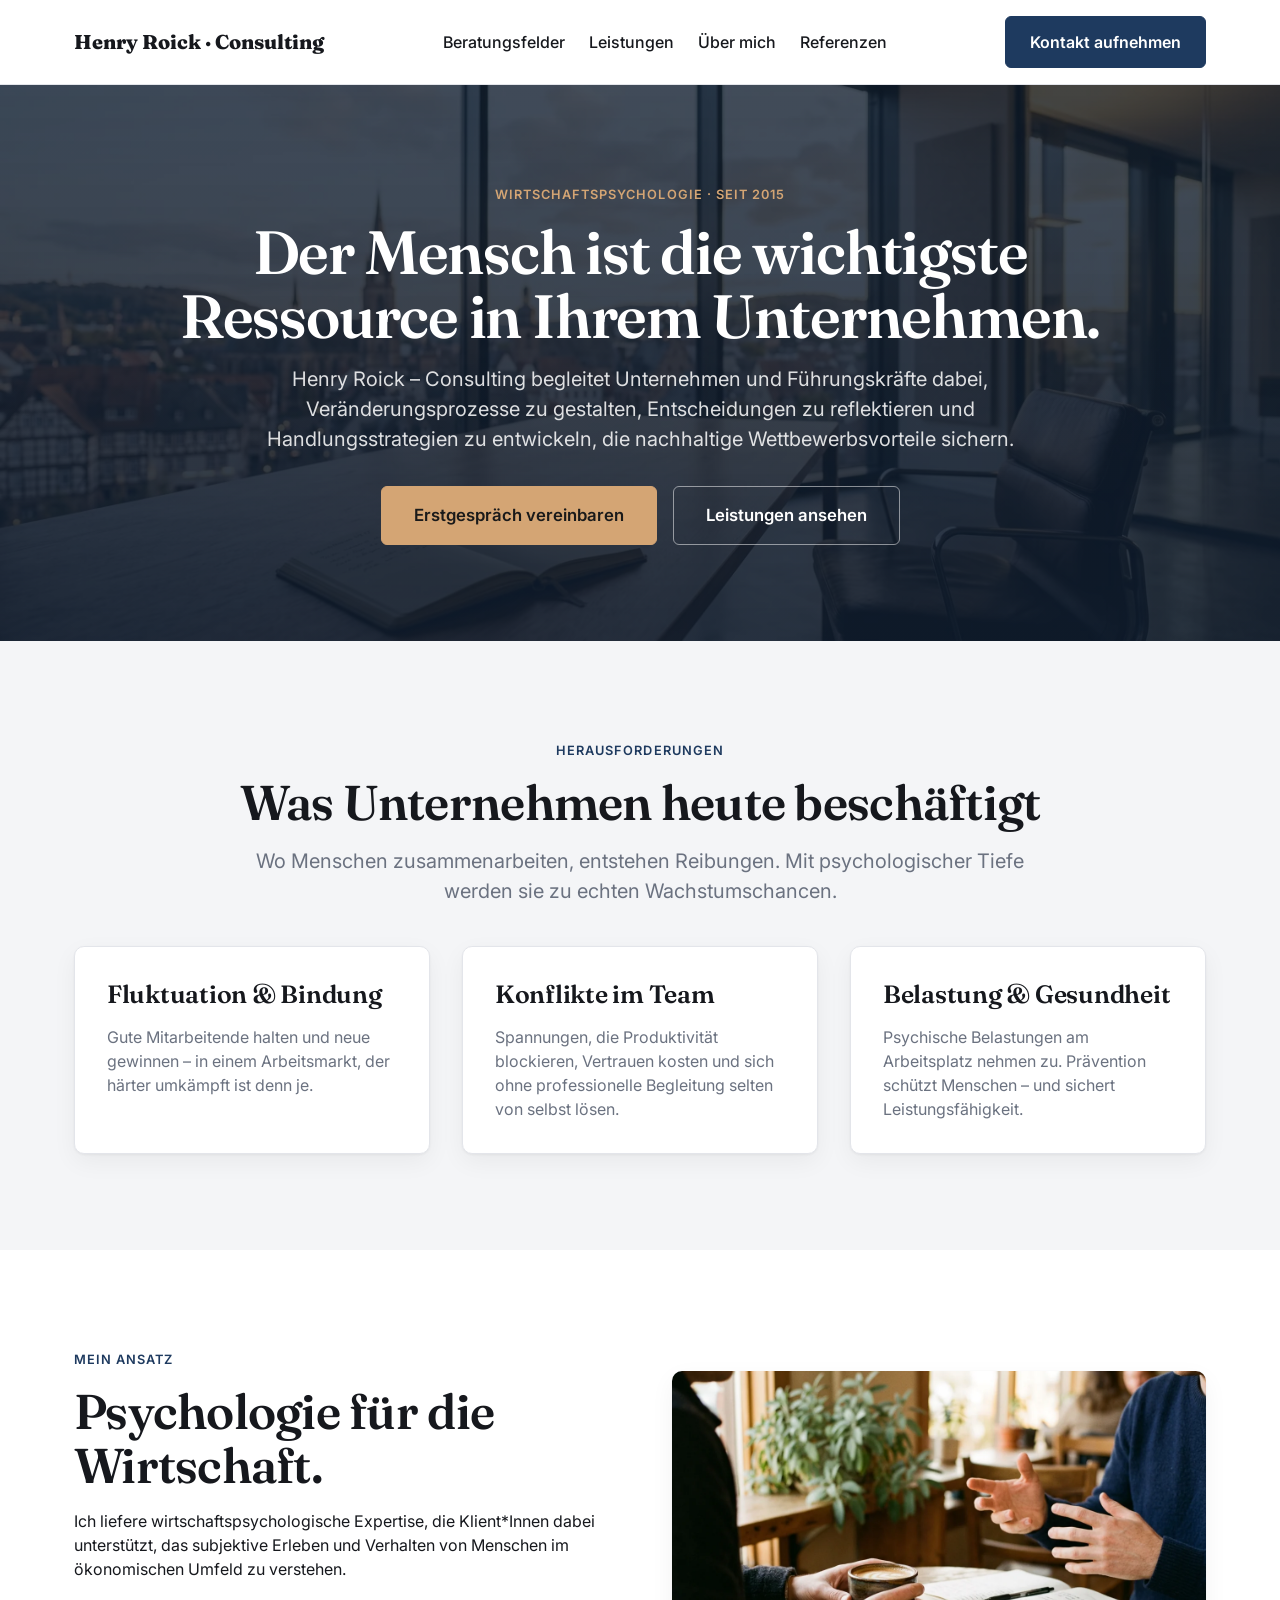
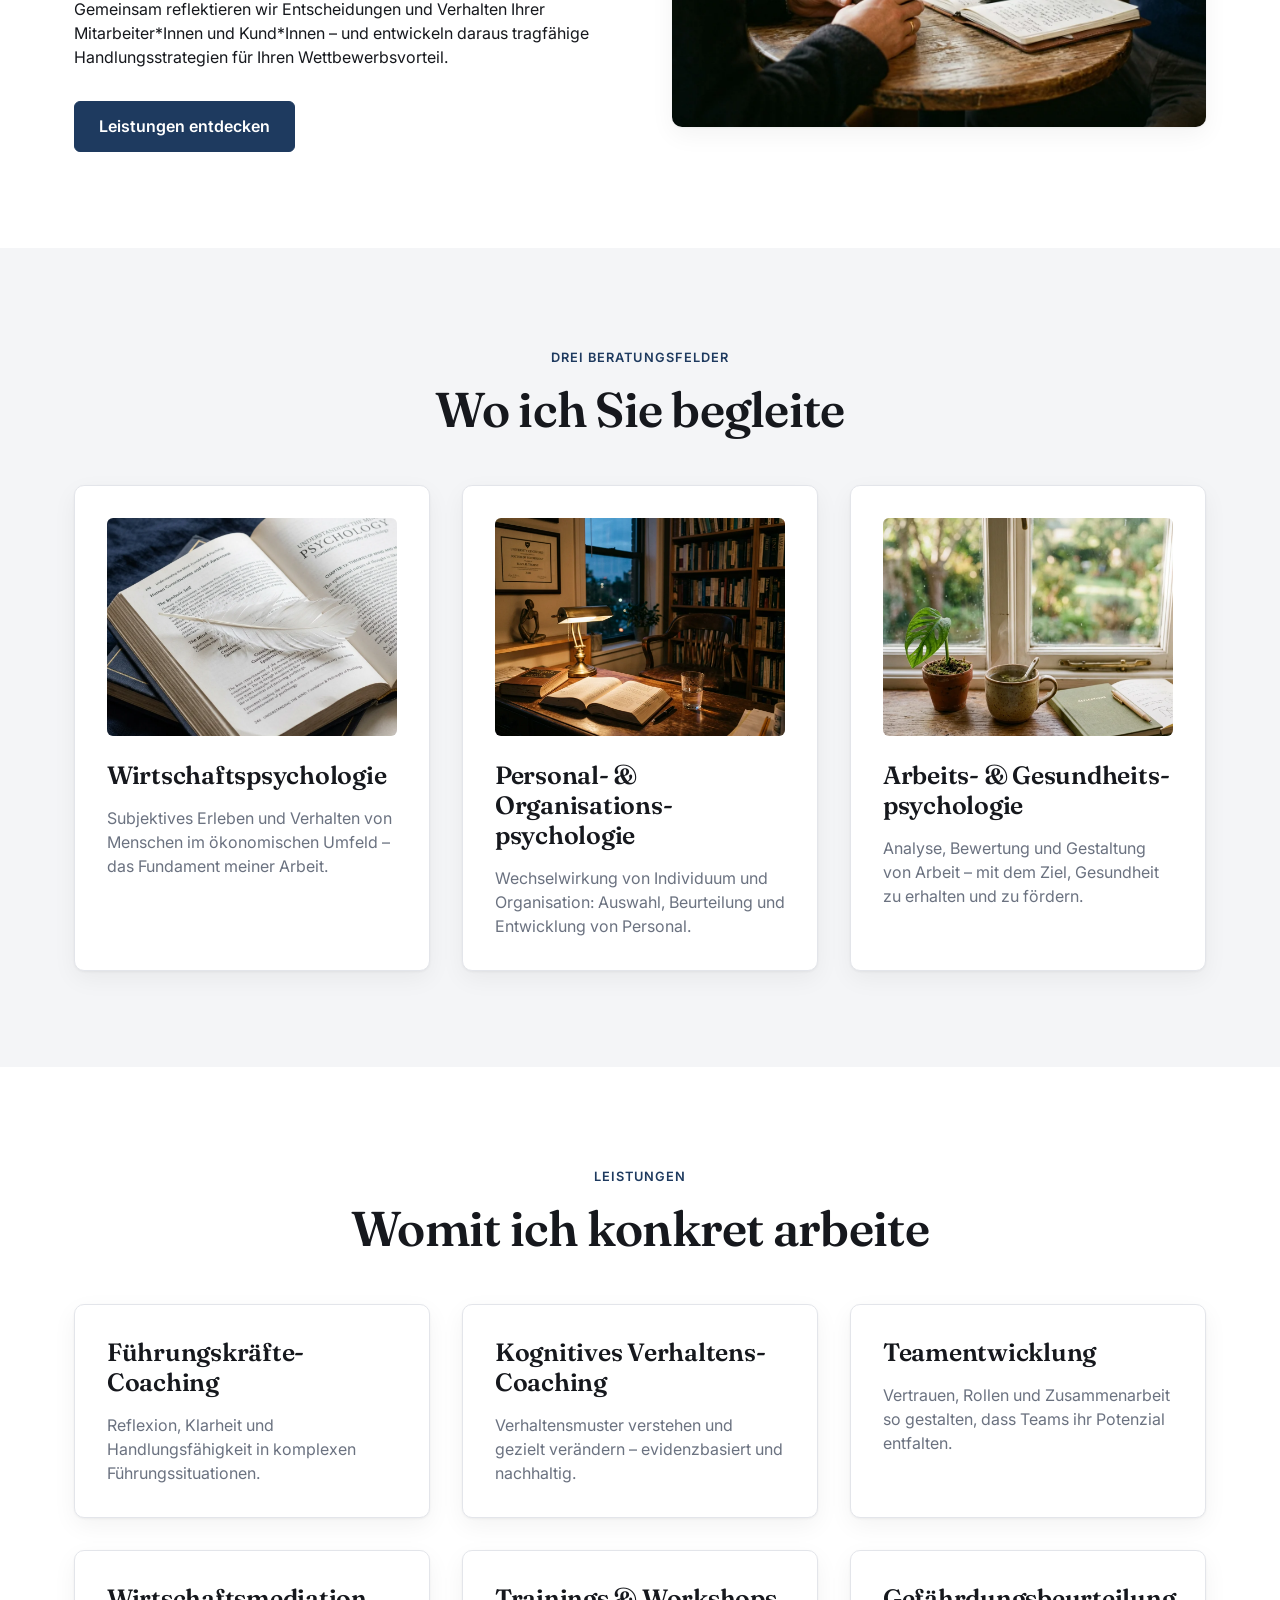
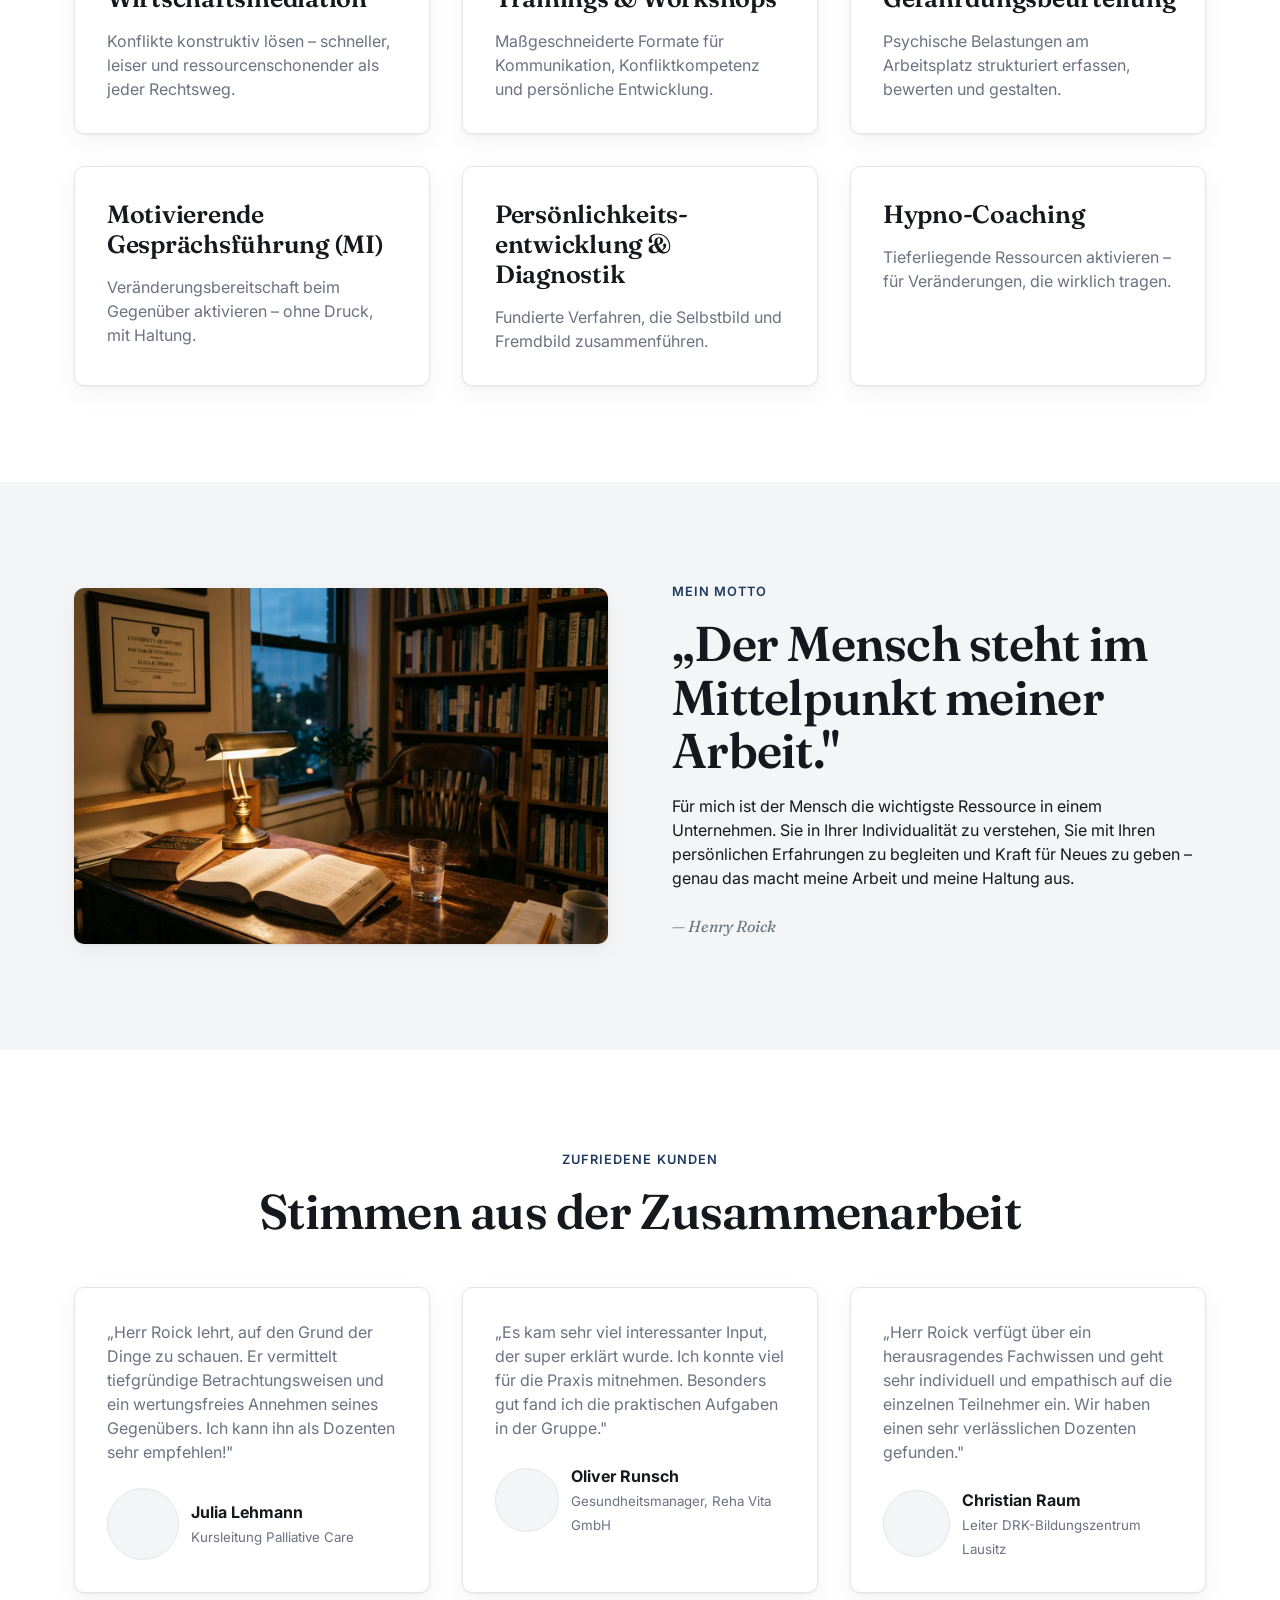
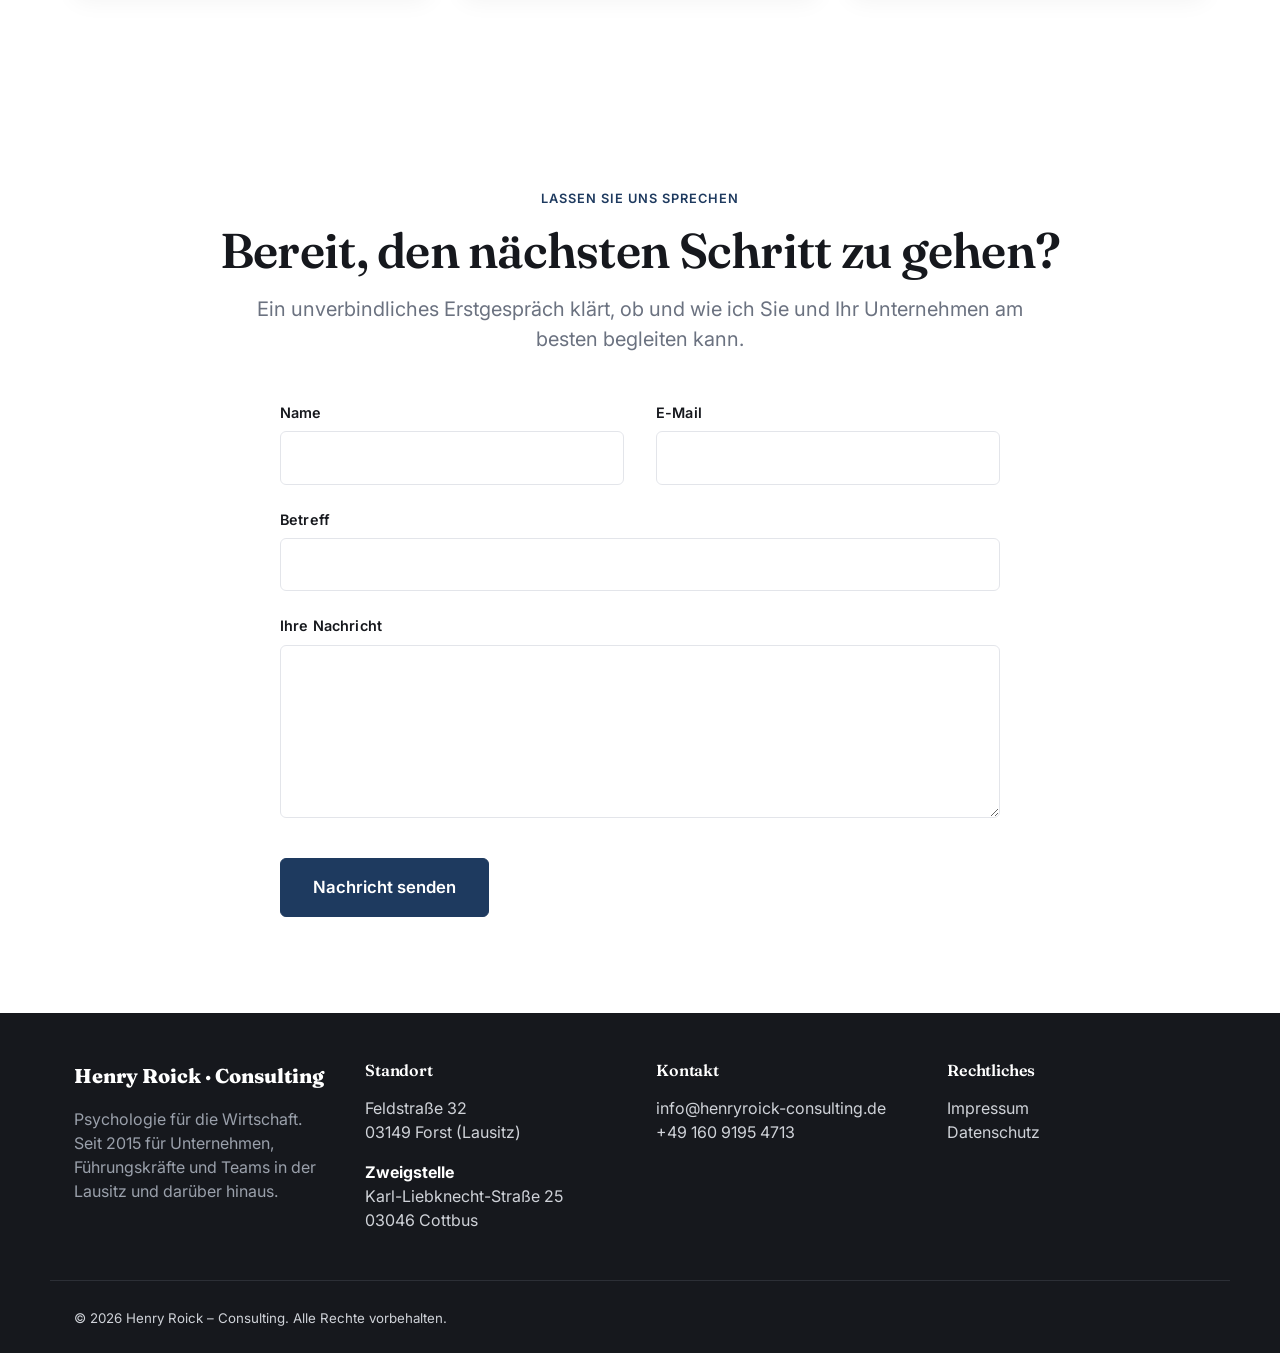
==== Wireframe/index.html @ e8f41d7e "Initial commit: Henry Roick consulting landing page - Wireframe-System (landing.html template + reus" ====
<!DOCTYPE html>
<html lang="de">
<head>
  <meta charset="UTF-8">
  <meta name="viewport" content="width=device-width, initial-scale=1.0">
  <title>Henry Roick – Consulting · Wirtschaftspsychologie für Ihr Unternehmen</title>
  <meta name="description" content="Henry Roick – Consulting begleitet seit 2015 Unternehmen in Wirtschaftspsychologie: Coaching, Training, Mediation und Organisationsentwicklung.">
  <link rel="preconnect" href="https://fonts.googleapis.com">
  <link rel="preconnect" href="https://fonts.gstatic.com" crossorigin>
  <link href="https://fonts.googleapis.com/css2?family=Fraunces:opsz,wght@9..144,400;9..144,500;9..144,600;9..144,700&family=Inter:wght@400;500;600;700&display=swap" rel="stylesheet">
  <link rel="stylesheet" href="wireframe.css">
</head>
<body>

  <!-- ===== HEADER / NAV ===== -->
  <header class="site-header">
    <div class="container nav">
      <div class="logo">Henry Roick &middot; Consulting</div>
      <nav>
        <ul class="nav__links">
          <li><a href="#beratungsfelder">Beratungsfelder</a></li>
          <li><a href="#leistungen">Leistungen</a></li>
          <li><a href="#ueber-mich">Über mich</a></li>
          <li><a href="#referenzen">Referenzen</a></li>
        </ul>
      </nav>
      <a href="#kontakt" class="btn">Kontakt aufnehmen</a>
    </div>
  </header>

  <main>
    <!-- ===== 1 · HERO ===== -->
    <section class="section section--hero center" style="--hero-bg: url('img/hero-bg.webp');">
      <div class="container">
        <span class="eyebrow">Wirtschaftspsychologie · seit 2015</span>
        <h1>Der Mensch ist die wichtigste<br>Ressource in Ihrem Unternehmen.</h1>
        <p class="lead">Henry Roick – Consulting begleitet Unternehmen und Führungskräfte dabei, Veränderungsprozesse zu gestalten, Entscheidungen zu reflektieren und Handlungsstrategien zu entwickeln, die nachhaltige Wettbewerbsvorteile sichern.</p>
        <div style="display:flex; gap:1rem; justify-content:center; margin-top:2rem; flex-wrap:wrap;">
          <a href="#kontakt" class="btn btn--lg">Erstgespräch vereinbaren</a>
          <a href="#leistungen" class="btn btn--ghost btn--lg">Leistungen ansehen</a>
        </div>
      </div>
    </section>

    <!-- ===== 2 · PROBLEM (Herausforderungen) ===== -->
    <section class="section section--surface center">
      <div class="container">
        <span class="eyebrow">Herausforderungen</span>
        <h2>Was Unternehmen heute beschäftigt</h2>
        <p class="lead" style="margin-bottom:2.5rem;">Wo Menschen zusammenarbeiten, entstehen Reibungen. Mit psychologischer Tiefe werden sie zu echten Wachstumschancen.</p>
        <div class="grid grid-3">
          <div class="card">
            <h3>Fluktuation &amp; Bindung</h3>
            <p>Gute Mitarbeitende halten und neue gewinnen – in einem Arbeitsmarkt, der härter umkämpft ist denn je.</p>
          </div>
          <div class="card">
            <h3>Konflikte im Team</h3>
            <p>Spannungen, die Produktivität blockieren, Vertrauen kosten und sich ohne professionelle Begleitung selten von selbst lösen.</p>
          </div>
          <div class="card">
            <h3>Belastung &amp; Gesundheit</h3>
            <p>Psychische Belastungen am Arbeitsplatz nehmen zu. Prävention schützt Menschen – und sichert Leistungsfähigkeit.</p>
          </div>
        </div>
      </div>
    </section>

    <!-- ===== 3 · LÖSUNG / ANSATZ ===== -->
    <section class="section">
      <div class="container split">
        <div>
          <span class="eyebrow">Mein Ansatz</span>
          <h2>Psychologie für die Wirtschaft.</h2>
          <p>Ich liefere wirtschaftspsychologische Expertise, die Klient*Innen dabei unterstützt, das subjektive Erleben und Verhalten von Menschen im ökonomischen Umfeld zu verstehen.</p>
          <p>Gemeinsam reflektieren wir Entscheidungen und Verhalten Ihrer Mitarbeiter*Innen und Kund*Innen – und entwickeln daraus tragfähige Handlungsstrategien für Ihren Wettbewerbsvorteil.</p>
          <a href="#leistungen" class="btn" style="margin-top:1rem;">Leistungen entdecken</a>
        </div>
        <img src="img/ansatz.webp" alt="Zwei Hände im Beratungsgespräch über einem Notizbuch" width="1200" height="800" loading="lazy">
      </div>
    </section>

    <!-- ===== 4a · BERATUNGSFELDER ===== -->
    <section class="section section--surface" id="beratungsfelder">
      <div class="container">
        <div class="center">
          <span class="eyebrow">Drei Beratungsfelder</span>
          <h2>Wo ich Sie begleite</h2>
        </div>
        <div class="grid grid-3" style="margin-top:3rem;">
          <div class="card">
            <img src="img/feld-wirtschaft.webp" alt="" class="card__img" width="600" height="450" loading="lazy">
            <h3>Wirtschaftspsychologie</h3>
            <p>Subjektives Erleben und Verhalten von Menschen im ökonomischen Umfeld – das Fundament meiner Arbeit.</p>
          </div>
          <div class="card">
            <img src="img/feld-personal.webp" alt="" class="card__img" width="600" height="450" loading="lazy">
            <h3>Personal- &amp; Organisations&shy;psychologie</h3>
            <p>Wechselwirkung von Individuum und Organisation: Auswahl, Beurteilung und Entwicklung von Personal.</p>
          </div>
          <div class="card">
            <img src="img/feld-gesundheit.webp" alt="" class="card__img" width="600" height="450" loading="lazy">
            <h3>Arbeits- &amp; Gesundheits&shy;psychologie</h3>
            <p>Analyse, Bewertung und Gestaltung von Arbeit – mit dem Ziel, Gesundheit zu erhalten und zu fördern.</p>
          </div>
        </div>
      </div>
    </section>

    <!-- ===== 4b · LEISTUNGEN ===== -->
    <section class="section" id="leistungen">
      <div class="container">
        <div class="center">
          <span class="eyebrow">Leistungen</span>
          <h2>Womit ich konkret arbeite</h2>
        </div>
        <div class="grid grid-3" style="margin-top:3rem;">
          <div class="card">
            <h3>Führungskräfte-Coaching</h3>
            <p>Reflexion, Klarheit und Handlungsfähigkeit in komplexen Führungssituationen.</p>
          </div>
          <div class="card">
            <h3>Kognitives Verhaltens-Coaching</h3>
            <p>Verhaltensmuster verstehen und gezielt verändern – evidenzbasiert und nachhaltig.</p>
          </div>
          <div class="card">
            <h3>Teamentwicklung</h3>
            <p>Vertrauen, Rollen und Zusammenarbeit so gestalten, dass Teams ihr Potenzial entfalten.</p>
          </div>
          <div class="card">
            <h3>Wirtschaftsmediation</h3>
            <p>Konflikte konstruktiv lösen – schneller, leiser und ressourcenschonender als jeder Rechtsweg.</p>
          </div>
          <div class="card">
            <h3>Trainings &amp; Workshops</h3>
            <p>Maßgeschneiderte Formate für Kommunikation, Konfliktkompetenz und persönliche Entwicklung.</p>
          </div>
          <div class="card">
            <h3>Gefährdungsbeurteilung</h3>
            <p>Psychische Belastungen am Arbeitsplatz strukturiert erfassen, bewerten und gestalten.</p>
          </div>
          <div class="card">
            <h3>Motivierende Gesprächsführung (MI)</h3>
            <p>Veränderungsbereitschaft beim Gegenüber aktivieren – ohne Druck, mit Haltung.</p>
          </div>
          <div class="card">
            <h3>Persönlichkeits&shy;entwicklung &amp; Diagnostik</h3>
            <p>Fundierte Verfahren, die Selbstbild und Fremdbild zusammenführen.</p>
          </div>
          <div class="card">
            <h3>Hypno-Coaching</h3>
            <p>Tieferliegende Ressourcen aktivieren – für Veränderungen, die wirklich tragen.</p>
          </div>
        </div>
      </div>
    </section>

    <!-- ===== 5a · ÜBER MICH / MOTTO ===== -->
    <section class="section section--surface" id="ueber-mich">
      <div class="container split">
        <img src="img/motto.webp" alt="Stilles Arbeitszimmer mit aufgeschlagenem Buch und warmem Lampenlicht" width="1200" height="800" loading="lazy">
        <div>
          <span class="eyebrow">Mein Motto</span>
          <h2>„Der Mensch steht im Mittelpunkt meiner Arbeit."</h2>
          <p>Für mich ist der Mensch die wichtigste Ressource in einem Unternehmen. Sie in Ihrer Individualität zu verstehen, Sie mit Ihren persönlichen Erfahrungen zu begleiten und Kraft für Neues zu geben – genau das macht meine Arbeit und meine Haltung aus.</p>
          <p style="font-family:var(--font-heading); font-style:italic; color:var(--color-muted); margin-top:1.5rem;">— Henry Roick</p>
        </div>
      </div>
    </section>

    <!-- ===== 5b · SOCIAL PROOF / REFERENZEN ===== -->
    <section class="section center" id="referenzen">
      <div class="container">
        <span class="eyebrow">Zufriedene Kunden</span>
        <h2>Stimmen aus der Zusammenarbeit</h2>
        <div class="grid grid-3" style="margin-top:3rem;">
          <div class="card">
            <p>„Herr Roick lehrt, auf den Grund der Dinge zu schauen. Er vermittelt tiefgründige Betrachtungsweisen und ein wertungsfreies Annehmen seines Gegenübers. Ich kann ihn als Dozenten sehr empfehlen!"</p>
            <div style="display:flex;gap:.75rem;align-items:center;margin-top:1.5rem;">
              <div class="ph ph--circle" aria-hidden="true"></div>
              <div style="text-align:left;">
                <strong>Julia Lehmann</strong><br>
                <small style="color:var(--color-muted)">Kursleitung Palliative Care</small>
              </div>
            </div>
          </div>
          <div class="card">
            <p>„Es kam sehr viel interessanter Input, der super erklärt wurde. Ich konnte viel für die Praxis mitnehmen. Besonders gut fand ich die praktischen Aufgaben in der Gruppe."</p>
            <div style="display:flex;gap:.75rem;align-items:center;margin-top:1.5rem;">
              <div class="ph ph--circle" aria-hidden="true"></div>
              <div style="text-align:left;">
                <strong>Oliver Runsch</strong><br>
                <small style="color:var(--color-muted)">Gesundheitsmanager, Reha Vita GmbH</small>
              </div>
            </div>
          </div>
          <div class="card">
            <p>„Herr Roick verfügt über ein herausragendes Fachwissen und geht sehr individuell und empathisch auf die einzelnen Teilnehmer ein. Wir haben einen sehr verlässlichen Dozenten gefunden."</p>
            <div style="display:flex;gap:.75rem;align-items:center;margin-top:1.5rem;">
              <div class="ph ph--circle" aria-hidden="true"></div>
              <div style="text-align:left;">
                <strong>Christian Raum</strong><br>
                <small style="color:var(--color-muted)">Leiter DRK-Bildungszentrum Lausitz</small>
              </div>
            </div>
          </div>
        </div>
      </div>
    </section>

    <!-- ===== 6 · CTA / KONTAKTFORMULAR ===== -->
    <section class="section center" id="kontakt">
      <div class="container">
        <span class="eyebrow">Lassen Sie uns sprechen</span>
        <h2>Bereit, den nächsten Schritt zu gehen?</h2>
        <p class="lead">Ein unverbindliches Erstgespräch klärt, ob und wie ich Sie und Ihr Unternehmen am besten begleiten kann.</p>

        <!-- TODO: action auf echten Form-Endpoint setzen (z.B. Formspree, Web3Forms,
             eigener Server). Aktuell öffnet das mailto: das E-Mail-Programm des Nutzers. -->
        <form class="contact-form" action="mailto:info@henryroick-consulting.de" method="post" enctype="text/plain" novalidate>
          <div class="grid grid-2">
            <div class="field">
              <label for="cf-name">Name</label>
              <input id="cf-name" name="Name" type="text" autocomplete="name" required>
            </div>
            <div class="field">
              <label for="cf-email">E-Mail</label>
              <input id="cf-email" name="E-Mail" type="email" autocomplete="email" required>
            </div>
          </div>
          <div class="field">
            <label for="cf-subject">Betreff</label>
            <input id="cf-subject" name="Betreff" type="text" required>
          </div>
          <div class="field">
            <label for="cf-message">Ihre Nachricht</label>
            <textarea id="cf-message" name="Nachricht" rows="6" required></textarea>
          </div>
          <button type="submit" class="btn btn--lg">Nachricht senden</button>
        </form>
      </div>
    </section>
  </main>

  <!-- ===== 7 · FOOTER ===== -->
  <footer class="site-footer">
    <div class="container grid grid-4">
      <div>
        <div class="logo" style="color:#fff;">Henry Roick &middot; Consulting</div>
        <p style="color:#9aa0ab; margin-top:1rem;">Psychologie für die Wirtschaft. Seit 2015 für Unternehmen, Führungskräfte und Teams in der Lausitz und darüber hinaus.</p>
      </div>
      <div>
        <h3>Standort</h3>
        <p>
          Feldstraße 32<br>
          03149 Forst (Lausitz)
        </p>
        <p>
          <strong style="color:#fff;">Zweigstelle</strong><br>
          Karl-Liebknecht-Straße 25<br>
          03046 Cottbus
        </p>
      </div>
      <div>
        <h3>Kontakt</h3>
        <p>
          <a href="mailto:info@henryroick-consulting.de">info@henryroick-consulting.de</a><br>
          <a href="tel:+4916091954713">+49 160 9195 4713</a>
        </p>
      </div>
      <div>
        <h3>Rechtliches</h3>
        <p>
          <a href="#">Impressum</a><br>
          <a href="#">Datenschutz</a>
        </p>
      </div>
    </div>
    <div class="container" style="border-top:1px solid #2c2f36;margin-top:2rem;padding-top:1.5rem;">
      <small>© 2026 Henry Roick – Consulting. Alle Rechte vorbehalten.</small>
    </div>
  </footer>

  <script>
    // Scroll-Reveal: Karten faden + sliden ein, sobald sie in den Viewport kommen.
    // Wenn JS ausfällt → Karten bleiben sichtbar (kein FOUC), weil .js-loaded fehlt.
    (function () {
      document.body.classList.add('js-loaded');
      var cards = document.querySelectorAll('.card');
      if (!('IntersectionObserver' in window) || !cards.length) {
        cards.forEach(function (c) { c.classList.add('is-visible'); });
        return;
      }
      var io = new IntersectionObserver(function (entries) {
        entries.forEach(function (entry) {
          if (entry.isIntersecting) {
            entry.target.classList.add('is-visible');
            io.unobserve(entry.target);
          }
        });
      }, { threshold: 0.15, rootMargin: '0px 0px -40px 0px' });
      cards.forEach(function (c) { io.observe(c); });
    })();
  </script>
</body>
</html>
---- Wireframe/wireframe.css ----
/* =============================================================
   WIREFRAME SYSTEM  ·  wireframe.css
   Eine Datei für alle Templates (landing / business / ecommerce)

   So nutzt du es:
   1. Diese Datei NICHT für jedes Projekt neu schreiben.
   2. Pro Projekt nur den Block "PROJEKT-TOKENS" unten anpassen.
   3. <body class="wireframe"> zeigt Labels + graue Boxen (Skizzen-Modus).
      Klasse entfernen  ->  cleanes Design ohne Wireframe-Hilfen.
   ============================================================= */

:root {
  /* ====== PROJEKT-TOKENS — HIER ANPASSEN (das reicht meistens) ====== */
  --color-primary:  #1e3a5f;   /* Tiefblau — Vertrauen, seriös         */
  --color-accent:   #d4a574;   /* Warmes Sand — Wärme, Mensch          */
  --font-heading:   "Fraunces", Georgia, serif;          /* Überschriften */
  --font-body:      "Inter", system-ui, sans-serif;      /* Fließtext     */
  /* ================================================================= */

  /* Abgeleitet — normalerweise nicht anfassen */
  --color-bg:       #ffffff;
  --color-surface:  #f4f5f7;
  --color-text:     #16181d;
  --color-muted:    #6b7280;
  --color-border:   #e3e5ea;

  /* 8-Punkt-Grid: alle Abstände in 8px-Schritten (Margins/Padding/Gaps) */
  --space-1: 0.5rem;   /*  8px */
  --space-2: 1rem;     /* 16px */
  --space-3: 1.5rem;   /* 24px */
  --space-4: 2rem;     /* 32px */
  --space-5: 3rem;     /* 48px */
  --space-6: 4rem;     /* 64px */
  --space-7: 6rem;     /* 96px */

  /* Type-Scale 1.25 (Große Terz) — Basis 1rem = 16px */
  --text-body: 1rem;       /* 16px */
  --text-lead: 1.25rem;    /* 20px (≙ H6) */
  --text-h6:   1.25rem;    /* 20px */
  --text-h5:   1.563rem;   /* 25px */
  --text-h4:   1.953rem;   /* 31px */
  --text-h3:   2.441rem;   /* 39px */
  --text-h2:   3.052rem;   /* 49px */
  --text-h1:   3.815rem;   /* 61px */

  --radius:    10px;
  --radius-sm: 6px;
  --maxw:      1180px;
  /* Sektion-Padding ≈ doppelt so groß wie Innen-Abstände → Whitespace verdoppeln */
  --section-pad: clamp(4rem, 8vw, 6rem);
  --shadow: 0 1px 3px rgba(0,0,0,.06), 0 8px 24px rgba(0,0,0,.05);
}

/* ---------- Reset / Basis ---------- */
*, *::before, *::after { box-sizing: border-box; }
html { scroll-behavior: smooth; }
body {
  margin: 0;
  font-family: var(--font-body);
  font-size: var(--text-body);
  color: var(--color-text);
  background: var(--color-bg);
  line-height: 1.5;                     /* Fließtext: 150% für Lesbarkeit */
  -webkit-font-smoothing: antialiased;
}
/* Headings: je größer, desto engere Zeilen und engerer Letter-Spacing */
h1, h2, h3, h4, h5, h6 {
  font-family: var(--font-heading);
  margin: 0 0 var(--space-2);
  font-weight: 600;
}
h1 { font-size: clamp(2.5rem, 6vw, var(--text-h1)); line-height: 1.05; letter-spacing: -0.02em; }
h2 { font-size: clamp(2rem, 4.5vw, var(--text-h2));  line-height: 1.1;  letter-spacing: -0.015em; }
h3 { font-size: clamp(1.5rem, 3vw, var(--text-h3));  line-height: 1.15; letter-spacing: -0.01em; }
h4 { font-size: var(--text-h4); line-height: 1.2; }
h5 { font-size: var(--text-h5); line-height: 1.25; }
h6 { font-size: var(--text-h6); line-height: 1.3;  letter-spacing: 0; }
p  { margin: 0 0 var(--space-2); max-width: 65ch; }
a  { color: var(--color-primary); text-decoration: none; }
img { max-width: 100%; display: block; }

/* ---------- Layout-Helfer ---------- */
.container { width: 100%; max-width: var(--maxw); margin-inline: auto; padding-inline: var(--space-3); }
.section  { padding-block: var(--section-pad); position: relative; }
.section--surface { background: var(--color-surface); }
.center { text-align: center; }
.lead {
  font-size: var(--text-lead);          /* 20px, in der Type-Scale verankert */
  line-height: 1.5;
  color: var(--color-muted);
  margin-inline: auto;
  max-width: 60ch;
}
.center .lead { margin-inline: auto; }

/* Grid-Gaps: 32px innen / 48px für Hero-Splits — 8-Punkt-Raster */
.grid { display: grid; gap: var(--space-4); }
.grid-2 { grid-template-columns: repeat(2, 1fr); }
.grid-3 { grid-template-columns: repeat(3, 1fr); }
.grid-4 { grid-template-columns: repeat(4, 1fr); }
.split  { display: grid; grid-template-columns: 1fr 1fr; gap: var(--space-6); align-items: center; }
.eyebrow {
  display: inline-block; font-size: .8rem; font-weight: 600; letter-spacing: .08em;
  text-transform: uppercase; color: var(--color-primary); margin-bottom: var(--space-2);
}

/* ---------- Buttons ---------- */
.btn {
  display: inline-flex; align-items: center; justify-content: center; gap: .5rem;
  font: inherit; font-weight: 600; cursor: pointer;
  padding: .8rem 1.5rem; border-radius: var(--radius-sm);
  border: 1px solid var(--color-primary); background: var(--color-primary); color: #fff;
  transition: filter .2s, background .2s, color .2s;
}
.btn:hover {
  filter: brightness(1.08);
  transform: translateY(-2px);
  box-shadow: 0 8px 18px rgba(30, 58, 95, .22);
}
.btn:active { transform: translateY(0); box-shadow: none; }
.btn--ghost { background: transparent; color: var(--color-primary); }
.btn--ghost:hover {
  background: color-mix(in srgb, var(--color-primary) 8%, transparent);
  filter: none;
  box-shadow: none;
}
.btn--lg { padding: 1rem 2rem; font-size: 1.05rem; }

/* ---------- Karten ---------- */
/* Cards immer linksbündig — Prosa liest sich linksbündig besser, auch in zentrierten Sektionen */
.card {
  background: var(--color-bg); border: 1px solid var(--color-border);
  border-radius: var(--radius); padding: var(--space-4); box-shadow: var(--shadow);
  text-align: left;
  transition: transform .25s ease, box-shadow .25s ease, border-color .25s ease;
}
.card:hover {
  transform: translateY(-6px);
  box-shadow: 0 1px 3px rgba(0,0,0,.06), 0 18px 40px rgba(30, 58, 95, .14);
  border-color: color-mix(in srgb, var(--color-primary) 25%, var(--color-border));
}
.card h3 { font-size: var(--text-h5); line-height: 1.2; margin-bottom: var(--space-2); }
.card p  { color: var(--color-muted); margin: 0; }
.card__img {
  transition: transform .4s ease;
}
.card:hover .card__img { transform: scale(1.03); }
.card { overflow: hidden; }

/* ---------- Kontaktformular ---------- */
.contact-form {
  max-width: 720px;
  margin: var(--space-5) auto 0;
  text-align: left;
}
.contact-form .grid { margin-bottom: 0; }
.contact-form .field {
  display: flex; flex-direction: column; gap: var(--space-1);
  margin-bottom: var(--space-3);
}
.contact-form label {
  font-size: .9rem; font-weight: 600;
  color: var(--color-text); letter-spacing: .01em;
}
.contact-form input,
.contact-form textarea {
  font: inherit;
  padding: .85rem 1rem;
  border: 1px solid var(--color-border);
  border-radius: var(--radius-sm);
  background: var(--color-bg);
  color: var(--color-text);
  transition: border-color .2s ease, box-shadow .2s ease;
  width: 100%;
}
.contact-form input::placeholder,
.contact-form textarea::placeholder { color: var(--color-muted); }
.contact-form input:focus,
.contact-form textarea:focus {
  outline: none;
  border-color: var(--color-primary);
  box-shadow: 0 0 0 3px color-mix(in srgb, var(--color-primary) 18%, transparent);
}
.contact-form textarea { resize: vertical; min-height: 160px; line-height: 1.5; }
.contact-form button { margin-top: var(--space-2); }

/* ---------- Header / Nav ---------- */
.site-header {
  position: sticky; top: 0; z-index: 50;
  background: color-mix(in srgb, var(--color-bg) 85%, transparent);
  backdrop-filter: blur(10px); border-bottom: 1px solid var(--color-border);
}
.nav { display: flex; align-items: center; justify-content: space-between; padding-block: var(--space-2); }
.nav__links { display: flex; gap: var(--space-3); list-style: none; margin: 0; padding: 0; }
.nav__links a { color: var(--color-text); font-weight: 500; }
.nav__links a:hover { color: var(--color-primary); }
.logo { font-family: var(--font-heading); font-weight: 800; font-size: 1.25rem; }

/* ---------- Scroll-in Animation (nur wenn JS geladen & Motion erlaubt) ---------- */
@media (prefers-reduced-motion: no-preference) {
  .js-loaded .card { opacity: 0; }
  .js-loaded .card.is-visible {
    animation: revealUp .7s cubic-bezier(.2, .7, .2, 1) forwards;
  }
  /* Stagger innerhalb einer Reihe (cards 2 + 3 + 4 + ... eines 3-Spalten-Grids) */
  .js-loaded .grid-3 .card:nth-child(3n+2).is-visible { animation-delay: 90ms; }
  .js-loaded .grid-3 .card:nth-child(3n+3).is-visible { animation-delay: 180ms; }
  @keyframes revealUp {
    from { opacity: 0; transform: translateY(28px); }
    to   { opacity: 1; transform: translateY(0); }
  }
}

/* ---------- Bilder (Content-Images, kein Wireframe-Modus) ---------- */
.split img {
  width: 100%; height: auto; aspect-ratio: 3 / 2;
  object-fit: cover; border-radius: var(--radius);
  box-shadow: var(--shadow);
}
.card__img {
  width: 100%; height: auto; aspect-ratio: 4 / 3;
  object-fit: cover; border-radius: var(--radius-sm);
  margin-bottom: var(--space-3);
}

/* ---------- Hero mit Hintergrundbild ---------- */
.section--hero {
  background:
    linear-gradient(180deg, rgba(15,28,46,.78) 0%, rgba(15,28,46,.88) 100%),
    var(--hero-bg, none) center/cover no-repeat;
  color: #fff;
}
.section--hero h1,
.section--hero .lead { color: #fff; }
.section--hero .lead { color: rgba(255,255,255,.85); }
.section--hero .eyebrow { color: var(--color-accent); }
.section--hero .btn { background: var(--color-accent); border-color: var(--color-accent); color: #1a1a1a; }
.section--hero .btn--ghost {
  background: transparent; color: #fff; border-color: rgba(255,255,255,.5);
}
.section--hero .btn--ghost:hover { background: rgba(255,255,255,.08); }

/* ---------- Footer ---------- */
.site-footer { background: var(--color-text); color: #cfd2d8; padding-block: var(--space-5) var(--space-3); }
.site-footer a { color: #cfd2d8; }
.site-footer a:hover { color: #fff; }
.site-footer h3 { color: #fff; font-size: 1rem; }

/* ============================================================
   WIREFRAME-MODUS  (nur aktiv bei <body class="wireframe">)
   Zeigt Platzhalter-Boxen + Sektion-Labels. Zum Ausschalten
   einfach die Klasse "wireframe" vom <body> entfernen.
   ============================================================ */

/* Bild-/Media-Platzhalter */
.ph {
  display: grid; place-items: center; min-height: 180px;
  border-radius: var(--radius); color: var(--color-muted);
  font-size: .85rem; font-weight: 600; letter-spacing: .03em;
  background:
    repeating-linear-gradient(45deg, #eceef2 0 12px, #f5f6f8 12px 24px);
  border: 1px dashed #c7cbd3;
}
.ph--sm { min-height: 90px; }
.ph--lg { min-height: 340px; }
.ph--circle { border-radius: 50%; aspect-ratio: 1; min-height: 0; width: 72px; }

/* Sektion-Label oben links (data-label="HERO") */
body.wireframe .section[data-label]::before {
  content: "▍ " attr(data-label);
  position: absolute; top: .5rem; left: .5rem;
  font: 600 .68rem/1 var(--font-body); letter-spacing: .05em;
  color: var(--color-primary); background: color-mix(in srgb, var(--color-primary) 12%, #fff);
  padding: .35rem .55rem; border-radius: 4px; z-index: 2;
}
/* Im echten Design (ohne .wireframe) verschwinden Labels + gestreifte Boxen */
body:not(.wireframe) .ph {
  background: var(--color-surface); border-style: solid; border-color: var(--color-border);
}

/* ---------- Responsive ---------- */
@media (max-width: 860px) {
  .grid-3, .grid-4 { grid-template-columns: repeat(2, 1fr); }
  .split { grid-template-columns: 1fr; gap: var(--space-3); }
  .nav__links { display: none; } /* Platzhalter: hier später Burger-Menü */
}
@media (max-width: 520px) {
  .grid-2, .grid-3, .grid-4 { grid-template-columns: 1fr; }
}

@media (prefers-reduced-motion: reduce) {
  * { scroll-behavior: auto; transition: none !important; }
}
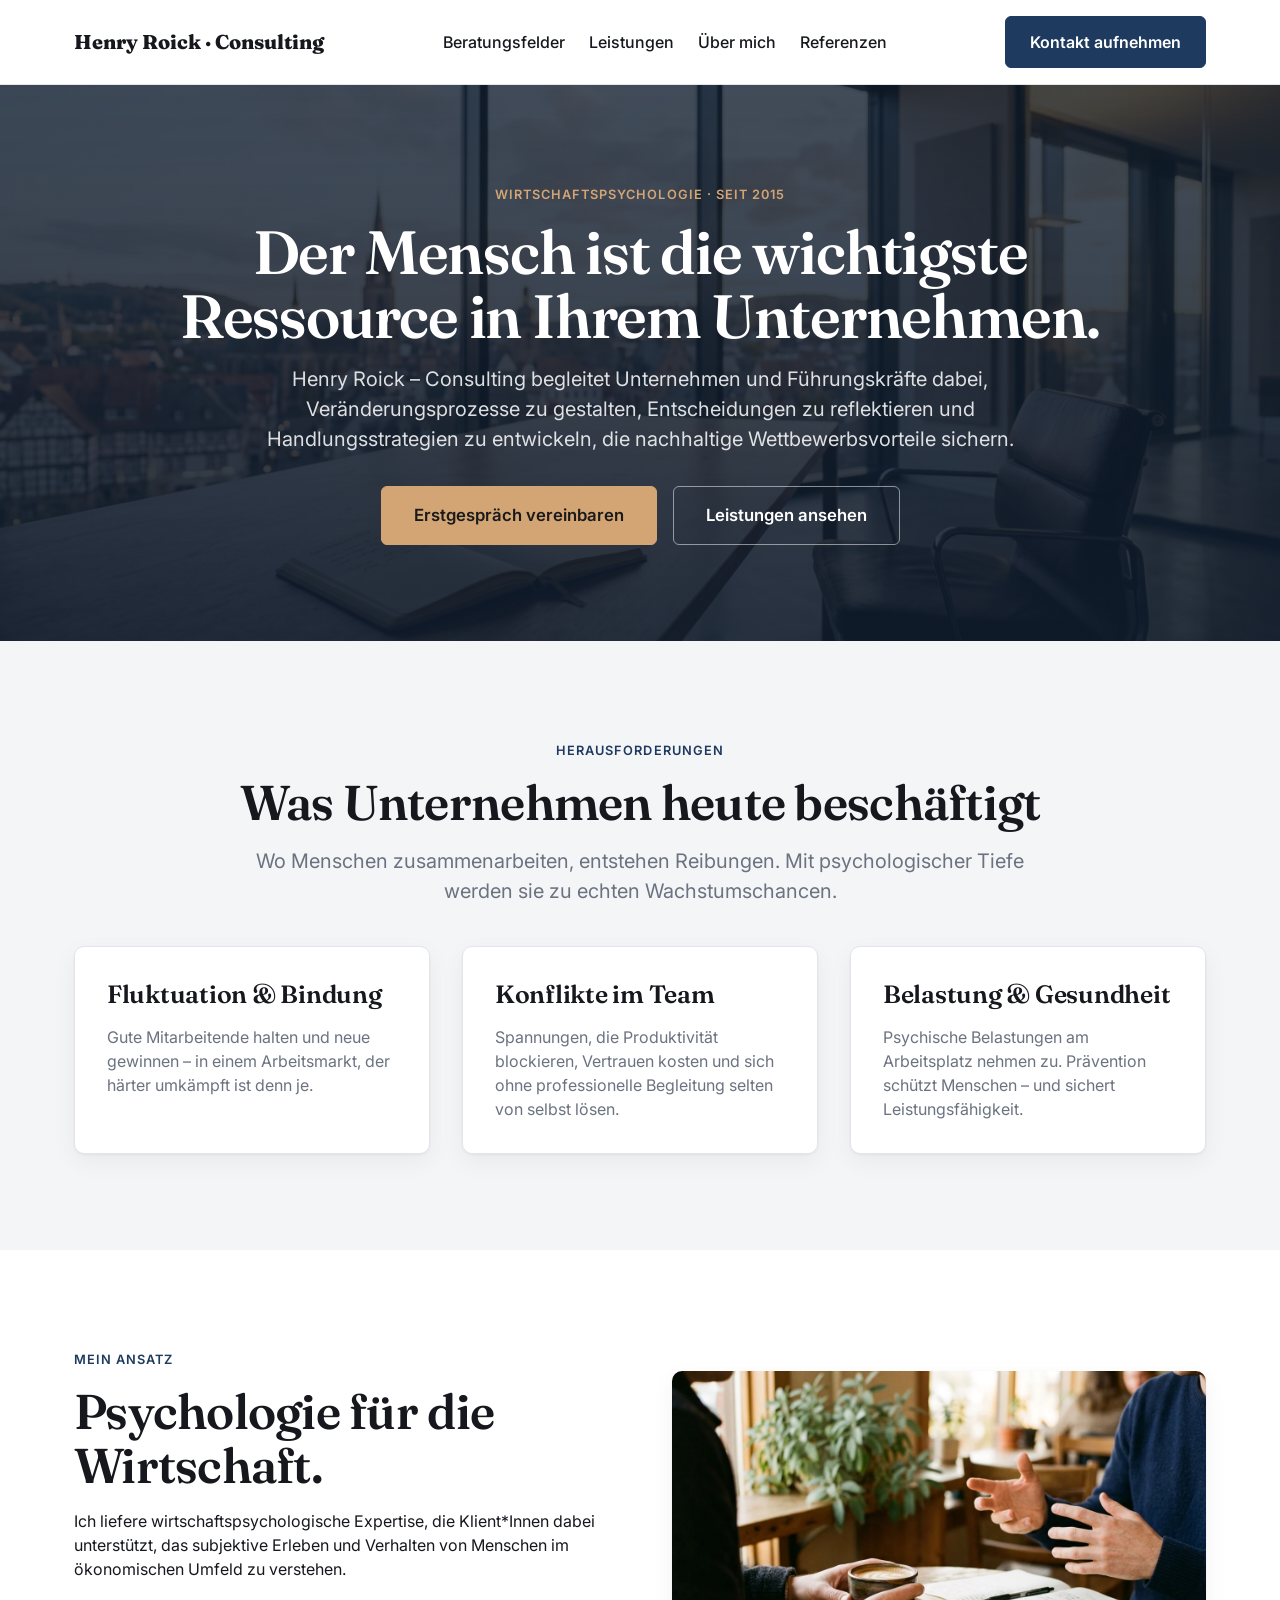
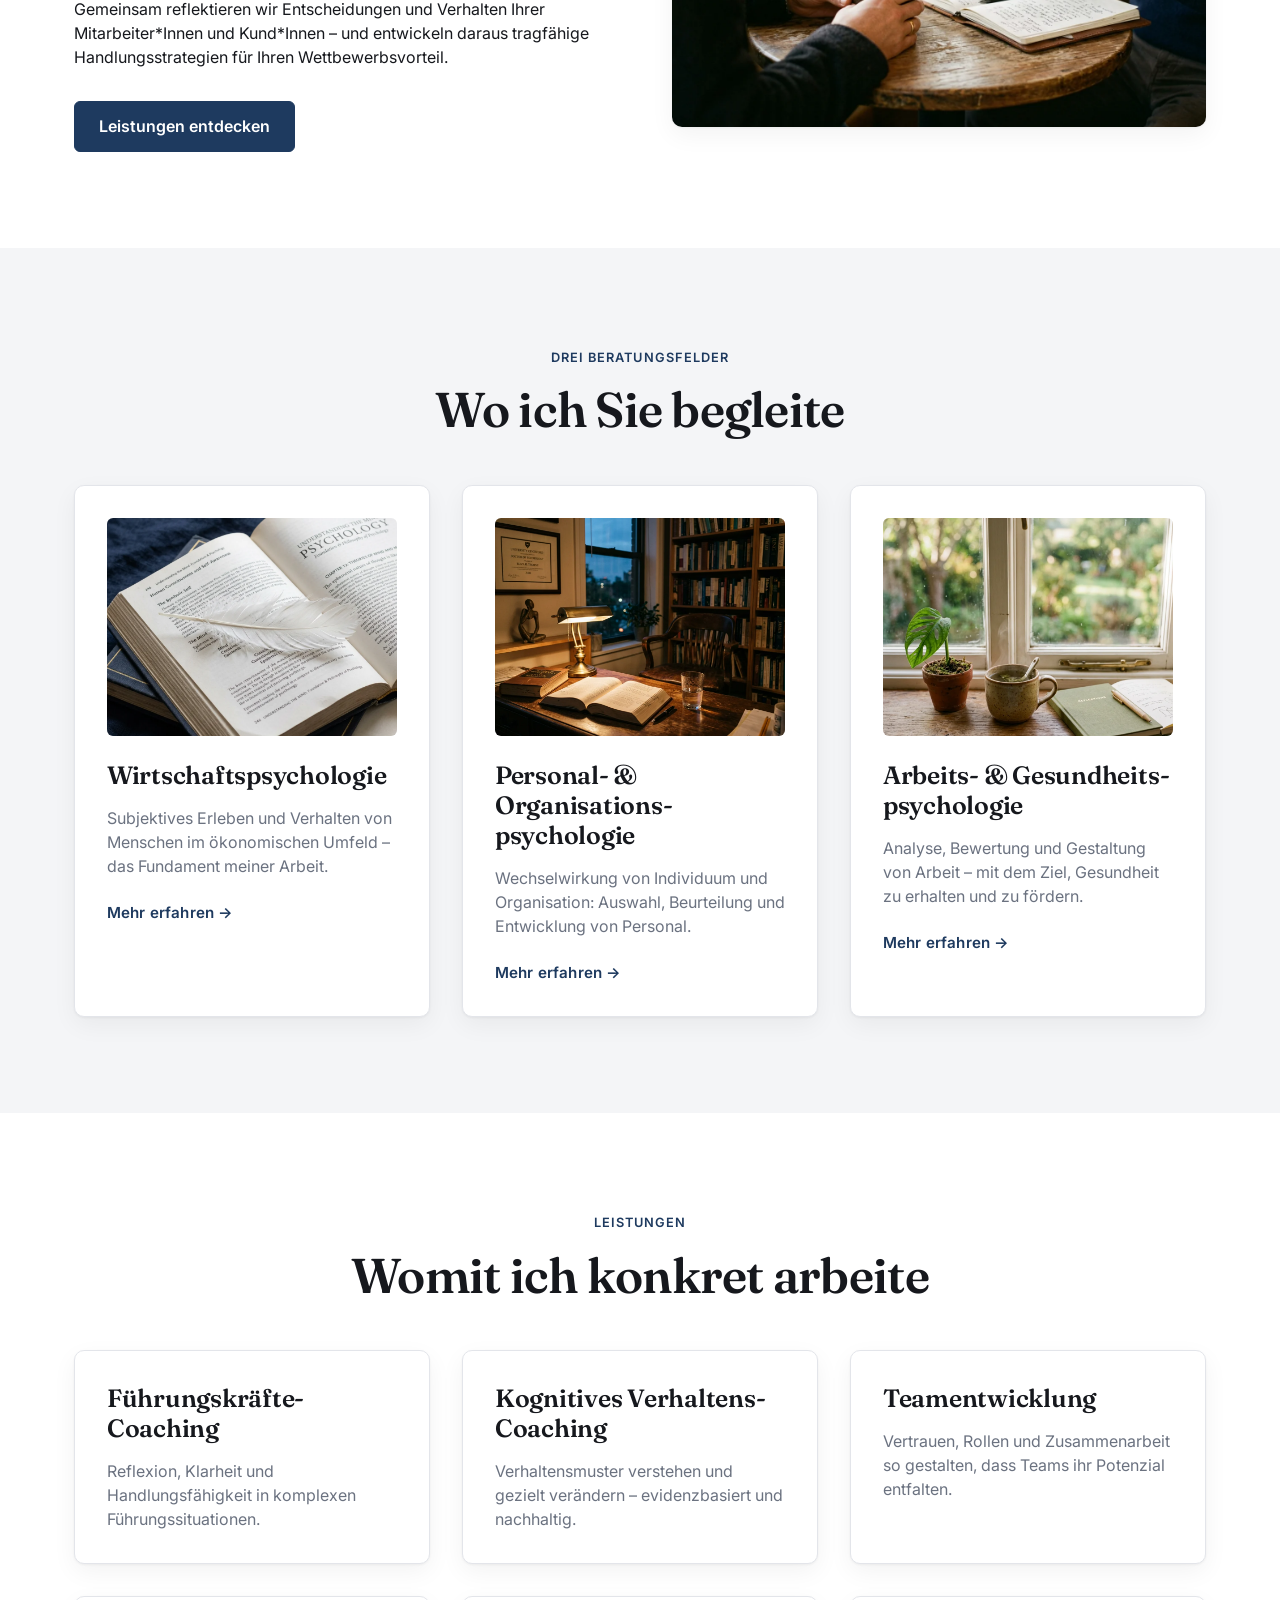
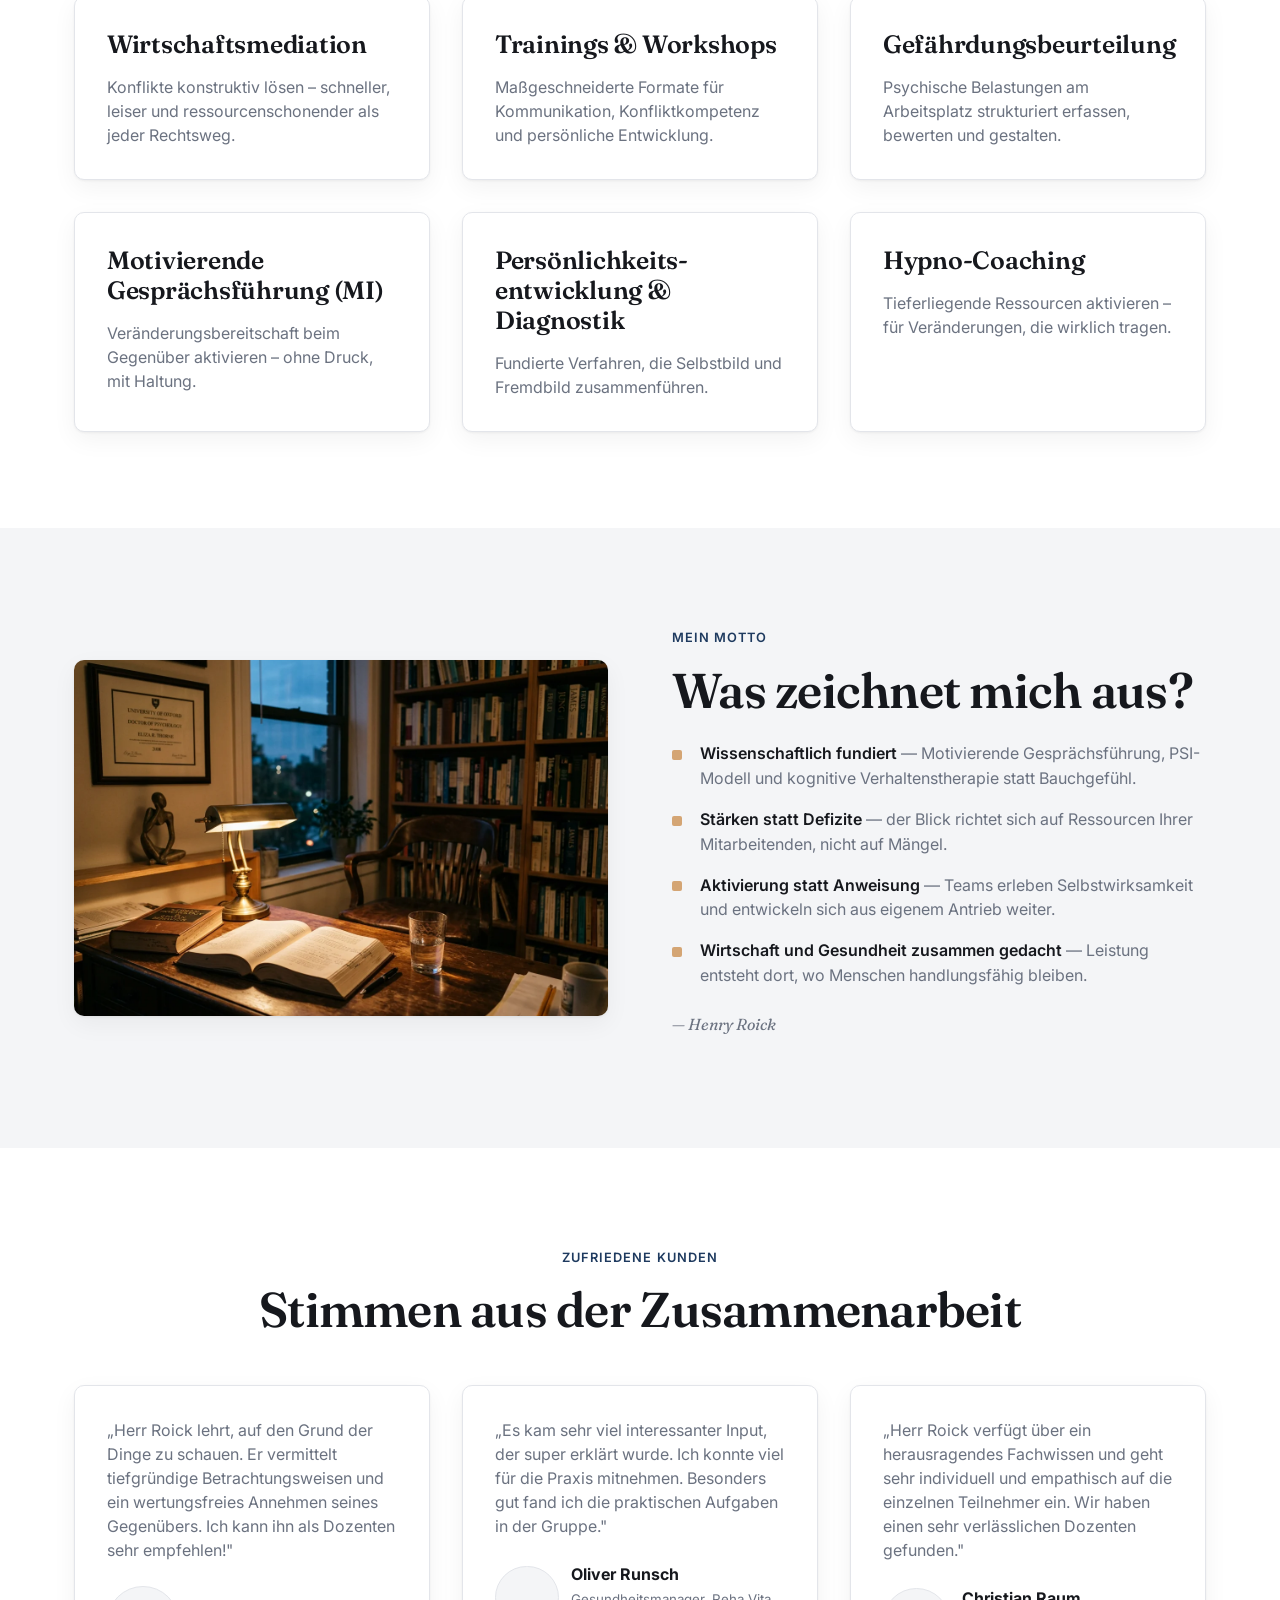
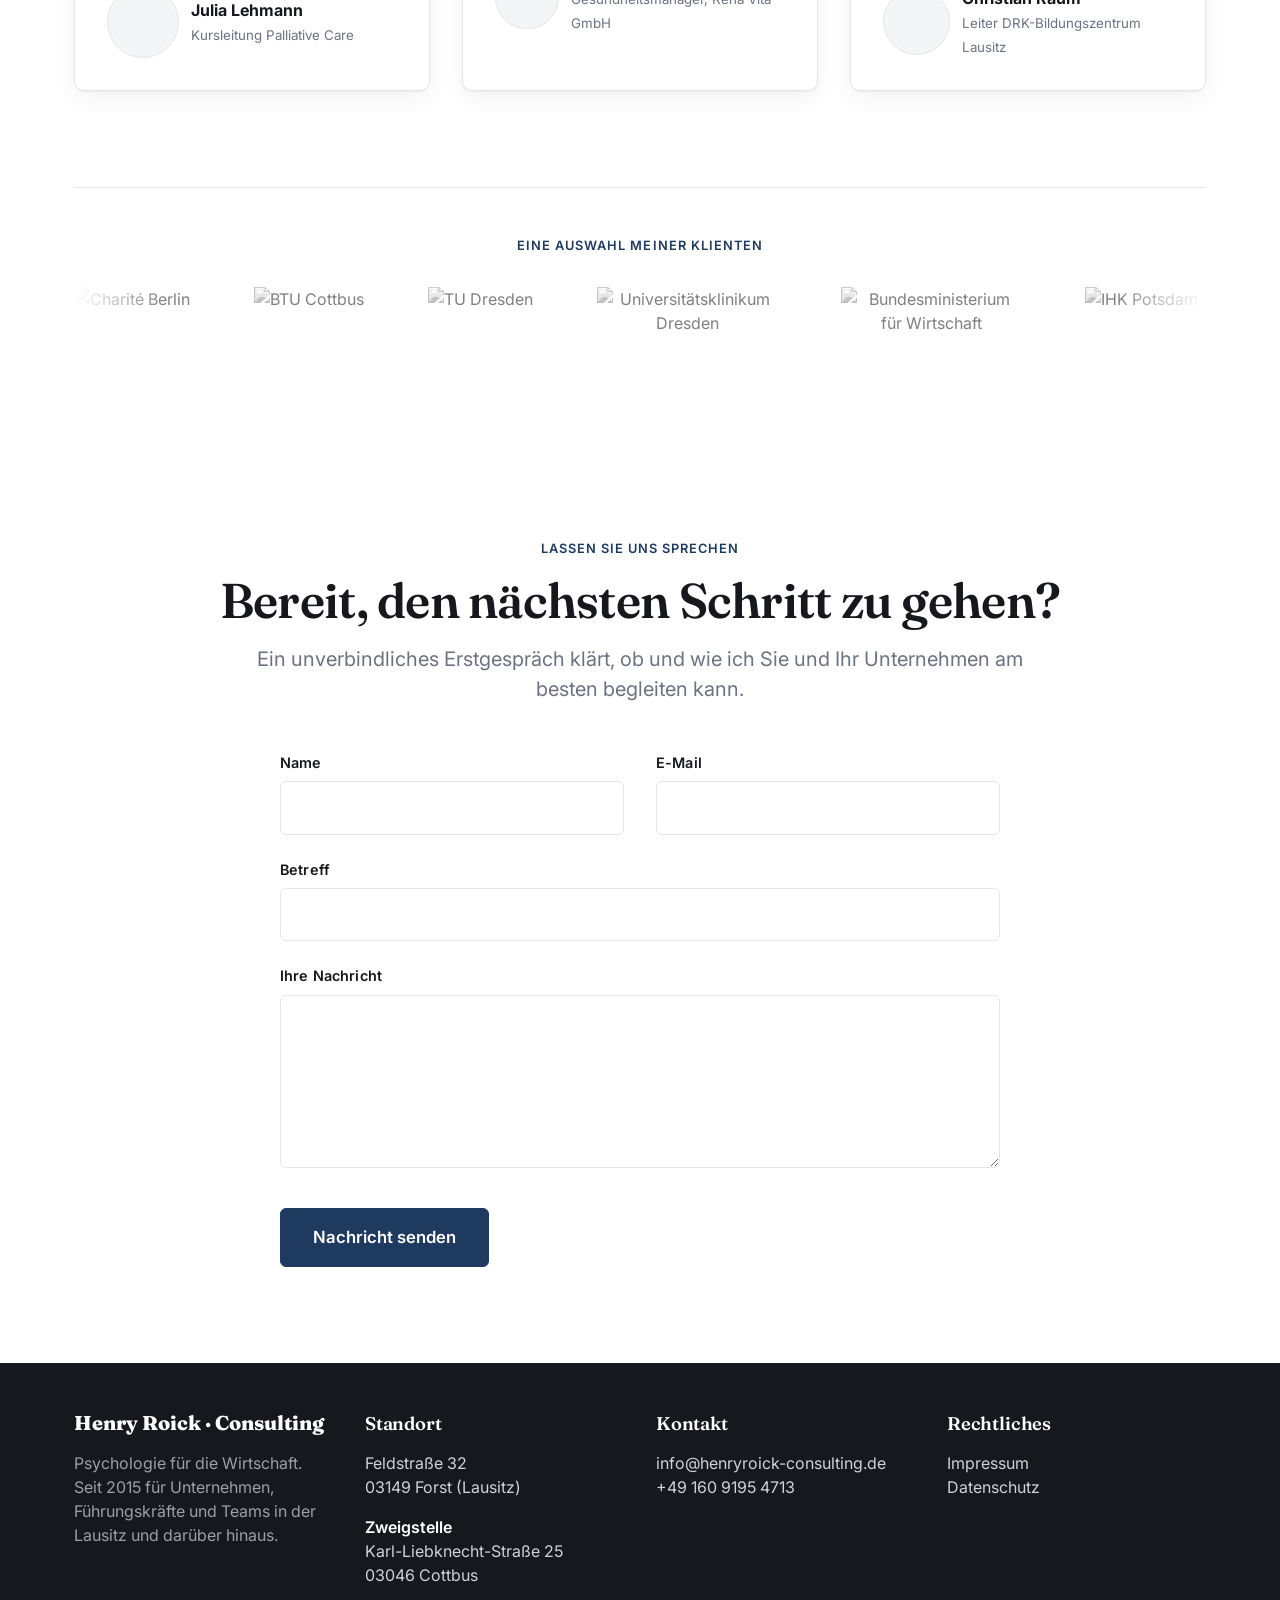
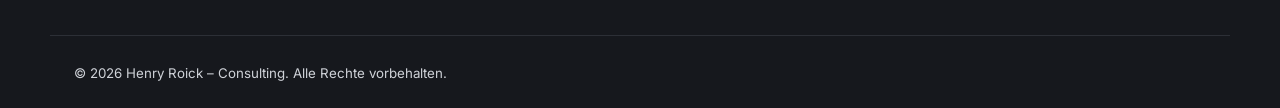
==== commit 4000ae20: "Add beratungsfeld subpages, logo marquee, and motto value props - Three new subpages for Wirtschafts" ====
--- a/Wireframe/index.html
+++ b/Wireframe/index.html
@@ -87,21 +87,24 @@
           <h2>Wo ich Sie begleite</h2>
         </div>
         <div class="grid grid-3" style="margin-top:3rem;">
-          <div class="card">
+          <a href="wirtschaftspsychologie.html" class="card card--link">
             <img src="img/feld-wirtschaft.webp" alt="" class="card__img" width="600" height="450" loading="lazy">
             <h3>Wirtschaftspsychologie</h3>
             <p>Subjektives Erleben und Verhalten von Menschen im ökonomischen Umfeld – das Fundament meiner Arbeit.</p>
-          </div>
-          <div class="card">
+            <span class="card__more">Mehr erfahren →</span>
+          </a>
+          <a href="personal-organisationspsychologie.html" class="card card--link">
             <img src="img/feld-personal.webp" alt="" class="card__img" width="600" height="450" loading="lazy">
             <h3>Personal- &amp; Organisations&shy;psychologie</h3>
             <p>Wechselwirkung von Individuum und Organisation: Auswahl, Beurteilung und Entwicklung von Personal.</p>
-          </div>
-          <div class="card">
+            <span class="card__more">Mehr erfahren →</span>
+          </a>
+          <a href="arbeits-gesundheitspsychologie.html" class="card card--link">
             <img src="img/feld-gesundheit.webp" alt="" class="card__img" width="600" height="450" loading="lazy">
             <h3>Arbeits- &amp; Gesundheits&shy;psychologie</h3>
             <p>Analyse, Bewertung und Gestaltung von Arbeit – mit dem Ziel, Gesundheit zu erhalten und zu fördern.</p>
-          </div>
+            <span class="card__more">Mehr erfahren →</span>
+          </a>
         </div>
       </div>
     </section>
@@ -160,8 +163,13 @@
         <img src="img/motto.webp" alt="Stilles Arbeitszimmer mit aufgeschlagenem Buch und warmem Lampenlicht" width="1200" height="800" loading="lazy">
         <div>
           <span class="eyebrow">Mein Motto</span>
-          <h2>„Der Mensch steht im Mittelpunkt meiner Arbeit."</h2>
-          <p>Für mich ist der Mensch die wichtigste Ressource in einem Unternehmen. Sie in Ihrer Individualität zu verstehen, Sie mit Ihren persönlichen Erfahrungen zu begleiten und Kraft für Neues zu geben – genau das macht meine Arbeit und meine Haltung aus.</p>
+          <h2>Was zeichnet mich aus?</h2>
+          <ul class="feature-list" style="margin-top:var(--space-3);">
+            <li><strong>Wissenschaftlich fundiert</strong> — Motivierende Gesprächsführung, PSI-Modell und kognitive Verhaltenstherapie statt Bauchgefühl.</li>
+            <li><strong>Stärken statt Defizite</strong> — der Blick richtet sich auf Ressourcen Ihrer Mitarbeitenden, nicht auf Mängel.</li>
+            <li><strong>Aktivierung statt Anweisung</strong> — Teams erleben Selbstwirksamkeit und entwickeln sich aus eigenem Antrieb weiter.</li>
+            <li><strong>Wirtschaft und Gesundheit zusammen gedacht</strong> — Leistung entsteht dort, wo Menschen handlungsfähig bleiben.</li>
+          </ul>
           <p style="font-family:var(--font-heading); font-style:italic; color:var(--color-muted); margin-top:1.5rem;">— Henry Roick</p>
         </div>
       </div>
@@ -201,6 +209,56 @@
                 <strong>Christian Raum</strong><br>
                 <small style="color:var(--color-muted)">Leiter DRK-Bildungszentrum Lausitz</small>
               </div>
+            </div>
+          </div>
+        </div>
+
+        <!-- ===== LOGO-MARQUEE ===== -->
+        <div class="logo-band">
+          <span class="eyebrow">Eine Auswahl meiner Klienten</span>
+          <div class="logo-marquee" aria-label="Auswahl von Unternehmen und Institutionen, die mit Henry Roick &middot; Consulting zusammengearbeitet haben">
+            <div class="logo-marquee__track">
+              <img class="logo-marquee__item" src="https://www.henryroick-consulting.de/files/referenzen/charite_berlin.png" alt="Charité Berlin" loading="lazy">
+              <img class="logo-marquee__item" src="https://www.henryroick-consulting.de/files/referenzen/btu_cottbus.png" alt="BTU Cottbus" loading="lazy">
+              <img class="logo-marquee__item" src="https://www.henryroick-consulting.de/files/referenzen/tud-logo.jpg" alt="TU Dresden" loading="lazy">
+              <img class="logo-marquee__item" src="https://www.henryroick-consulting.de/files/referenzen/universitaetsklinikum_dresden.png" alt="Universitätsklinikum Dresden" loading="lazy">
+              <img class="logo-marquee__item" src="https://www.henryroick-consulting.de/files/referenzen/bmwi_logo_de.jpg" alt="Bundesministerium für Wirtschaft" loading="lazy">
+              <img class="logo-marquee__item" src="https://www.henryroick-consulting.de/files/referenzen/ihk_potsdam.jpg" alt="IHK Potsdam" loading="lazy">
+              <img class="logo-marquee__item" src="https://www.henryroick-consulting.de/files/referenzen/drk_niederlausitz.jpg" alt="DRK Niederlausitz" loading="lazy">
+              <img class="logo-marquee__item" src="https://www.henryroick-consulting.de/files/referenzen/caritas_cottbus.jpg" alt="Caritas Cottbus" loading="lazy">
+              <img class="logo-marquee__item" src="https://www.henryroick-consulting.de/files/referenzen/malteser_luebbenau_und_cottbus.png" alt="Malteser Lübbenau und Cottbus" loading="lazy">
+              <img class="logo-marquee__item" src="https://www.henryroick-consulting.de/files/referenzen/klinikum_niederlausitz.jpg" alt="Klinikum Niederlausitz" loading="lazy">
+              <img class="logo-marquee__item" src="https://www.henryroick-consulting.de/files/referenzen/Sana%20Kliniken.jpg" alt="Sana Kliniken" loading="lazy">
+              <img class="logo-marquee__item" src="https://www.henryroick-consulting.de/files/referenzen/Asklepios%20Klinik.jpg" alt="Asklepios Klinik" loading="lazy">
+              <img class="logo-marquee__item" src="https://www.henryroick-consulting.de/files/referenzen/Stadt%20Cottbus.jpg" alt="Stadt Cottbus" loading="lazy">
+              <img class="logo-marquee__item" src="https://www.henryroick-consulting.de/files/referenzen/ibb_dresden.jpg" alt="IBB Dresden" loading="lazy">
+              <img class="logo-marquee__item" src="https://www.henryroick-consulting.de/files/referenzen/jobcenter_spree-neisse.jpg" alt="Jobcenter Spree-Neisse" loading="lazy">
+              <img class="logo-marquee__item" src="https://www.henryroick-consulting.de/files/referenzen/reha_vita.jpg" alt="Reha Vita" loading="lazy">
+              <img class="logo-marquee__item" src="https://www.henryroick-consulting.de/files/referenzen/carus_akademie_dresden.jpg" alt="Carus Akademie Dresden" loading="lazy">
+              <img class="logo-marquee__item" src="https://www.henryroick-consulting.de/files/referenzen/pfeiffersche_stiftungen_magdeburg.jpg" alt="Pfeiffersche Stiftungen Magdeburg" loading="lazy">
+              <img class="logo-marquee__item" src="https://www.henryroick-consulting.de/files/referenzen/awo_bildungszentrum_luebbenau.png" alt="AWO Bildungszentrum Lübbenau" loading="lazy">
+              <img class="logo-marquee__item" src="https://www.henryroick-consulting.de/files/referenzen/Sana%20Campusschule.jpg" alt="Sana Campusschule" loading="lazy">
+
+              <img class="logo-marquee__item" src="https://www.henryroick-consulting.de/files/referenzen/charite_berlin.png" alt="" aria-hidden="true" loading="lazy">
+              <img class="logo-marquee__item" src="https://www.henryroick-consulting.de/files/referenzen/btu_cottbus.png" alt="" aria-hidden="true" loading="lazy">
+              <img class="logo-marquee__item" src="https://www.henryroick-consulting.de/files/referenzen/tud-logo.jpg" alt="" aria-hidden="true" loading="lazy">
+              <img class="logo-marquee__item" src="https://www.henryroick-consulting.de/files/referenzen/universitaetsklinikum_dresden.png" alt="" aria-hidden="true" loading="lazy">
+              <img class="logo-marquee__item" src="https://www.henryroick-consulting.de/files/referenzen/bmwi_logo_de.jpg" alt="" aria-hidden="true" loading="lazy">
+              <img class="logo-marquee__item" src="https://www.henryroick-consulting.de/files/referenzen/ihk_potsdam.jpg" alt="" aria-hidden="true" loading="lazy">
+              <img class="logo-marquee__item" src="https://www.henryroick-consulting.de/files/referenzen/drk_niederlausitz.jpg" alt="" aria-hidden="true" loading="lazy">
+              <img class="logo-marquee__item" src="https://www.henryroick-consulting.de/files/referenzen/caritas_cottbus.jpg" alt="" aria-hidden="true" loading="lazy">
+              <img class="logo-marquee__item" src="https://www.henryroick-consulting.de/files/referenzen/malteser_luebbenau_und_cottbus.png" alt="" aria-hidden="true" loading="lazy">
+              <img class="logo-marquee__item" src="https://www.henryroick-consulting.de/files/referenzen/klinikum_niederlausitz.jpg" alt="" aria-hidden="true" loading="lazy">
+              <img class="logo-marquee__item" src="https://www.henryroick-consulting.de/files/referenzen/Sana%20Kliniken.jpg" alt="" aria-hidden="true" loading="lazy">
+              <img class="logo-marquee__item" src="https://www.henryroick-consulting.de/files/referenzen/Asklepios%20Klinik.jpg" alt="" aria-hidden="true" loading="lazy">
+              <img class="logo-marquee__item" src="https://www.henryroick-consulting.de/files/referenzen/Stadt%20Cottbus.jpg" alt="" aria-hidden="true" loading="lazy">
+              <img class="logo-marquee__item" src="https://www.henryroick-consulting.de/files/referenzen/ibb_dresden.jpg" alt="" aria-hidden="true" loading="lazy">
+              <img class="logo-marquee__item" src="https://www.henryroick-consulting.de/files/referenzen/jobcenter_spree-neisse.jpg" alt="" aria-hidden="true" loading="lazy">
+              <img class="logo-marquee__item" src="https://www.henryroick-consulting.de/files/referenzen/reha_vita.jpg" alt="" aria-hidden="true" loading="lazy">
+              <img class="logo-marquee__item" src="https://www.henryroick-consulting.de/files/referenzen/carus_akademie_dresden.jpg" alt="" aria-hidden="true" loading="lazy">
+              <img class="logo-marquee__item" src="https://www.henryroick-consulting.de/files/referenzen/pfeiffersche_stiftungen_magdeburg.jpg" alt="" aria-hidden="true" loading="lazy">
+              <img class="logo-marquee__item" src="https://www.henryroick-consulting.de/files/referenzen/awo_bildungszentrum_luebbenau.png" alt="" aria-hidden="true" loading="lazy">
+              <img class="logo-marquee__item" src="https://www.henryroick-consulting.de/files/referenzen/Sana%20Campusschule.jpg" alt="" aria-hidden="true" loading="lazy">
             </div>
           </div>
         </div>
--- a/Wireframe/wireframe.css
+++ b/Wireframe/wireframe.css
@@ -98,6 +98,7 @@
 .grid-2 { grid-template-columns: repeat(2, 1fr); }
 .grid-3 { grid-template-columns: repeat(3, 1fr); }
 .grid-4 { grid-template-columns: repeat(4, 1fr); }
+.grid-5 { grid-template-columns: repeat(5, 1fr); gap: var(--space-3); }
 .split  { display: grid; grid-template-columns: 1fr 1fr; gap: var(--space-6); align-items: center; }
 .eyebrow {
   display: inline-block; font-size: .8rem; font-weight: 600; letter-spacing: .08em;
@@ -110,21 +111,59 @@
   font: inherit; font-weight: 600; cursor: pointer;
   padding: .8rem 1.5rem; border-radius: var(--radius-sm);
   border: 1px solid var(--color-primary); background: var(--color-primary); color: #fff;
-  transition: filter .2s, background .2s, color .2s;
+  position: relative;
+  transition:
+    transform .28s cubic-bezier(.2, .7, .2, 1),
+    box-shadow .35s cubic-bezier(.2, .7, .2, 1),
+    filter .25s ease,
+    background .25s ease,
+    color .25s ease,
+    border-color .25s ease;
 }
 .btn:hover {
   filter: brightness(1.08);
-  transform: translateY(-2px);
-  box-shadow: 0 8px 18px rgba(30, 58, 95, .22);
-}
-.btn:active { transform: translateY(0); box-shadow: none; }
+  transform: translateY(-3px);
+  box-shadow: 0 10px 24px rgba(30, 58, 95, .28);
+}
+.btn:active {
+  transform: translateY(-1px);
+  box-shadow: 0 4px 10px rgba(30, 58, 95, .18);
+  transition-duration: .08s;
+}
+.btn:focus-visible {
+  outline: none;
+  box-shadow: 0 0 0 3px color-mix(in srgb, var(--color-primary) 30%, transparent);
+}
 .btn--ghost { background: transparent; color: var(--color-primary); }
 .btn--ghost:hover {
-  background: color-mix(in srgb, var(--color-primary) 8%, transparent);
+  background: color-mix(in srgb, var(--color-primary) 10%, transparent);
   filter: none;
-  box-shadow: none;
+  box-shadow: 0 6px 14px rgba(30, 58, 95, .12);
 }
 .btn--lg { padding: 1rem 2rem; font-size: 1.05rem; }
+
+/* Glow-Up: Header-CTA pulsiert subtil in der Akzentfarbe */
+.site-header .btn {
+  animation: ctaGlow 3.2s ease-in-out infinite;
+}
+.site-header .btn:hover {
+  animation: none;
+  box-shadow:
+    0 0 28px 4px color-mix(in srgb, var(--color-accent) 55%, transparent),
+    0 10px 24px rgba(30, 58, 95, .28);
+}
+@keyframes ctaGlow {
+  0%, 100% {
+    box-shadow:
+      0 0 0 0 color-mix(in srgb, var(--color-accent) 0%, transparent),
+      0 2px 4px rgba(30, 58, 95, .12);
+  }
+  50% {
+    box-shadow:
+      0 0 22px 3px color-mix(in srgb, var(--color-accent) 45%, transparent),
+      0 4px 10px rgba(30, 58, 95, .18);
+  }
+}
 
 /* ---------- Karten ---------- */
 /* Cards immer linksbündig — Prosa liest sich linksbündig besser, auch in zentrierten Sektionen */
@@ -146,6 +185,173 @@
 }
 .card:hover .card__img { transform: scale(1.03); }
 .card { overflow: hidden; }
+
+/* Karte, die als Link funktioniert (komplette Card ist klickbar) */
+a.card--link {
+  color: inherit;
+  text-decoration: none;
+  display: flex;
+  flex-direction: column;
+}
+a.card--link h3 { color: var(--color-text); }
+a.card--link:hover h3,
+a.card--link:hover .card__more { color: var(--color-primary); }
+.card__more {
+  display: inline-block;
+  margin-top: var(--space-3);
+  font-weight: 600;
+  color: var(--color-primary);
+  font-size: .95rem;
+  letter-spacing: .01em;
+  transition: transform .25s ease;
+}
+a.card--link:hover .card__more { transform: translateX(4px); }
+
+/* 4+3-Layout: 4 Karten in Reihe 1, 3 (zentriert) in Reihe 2.
+   Basis: 12-Spalten-Raster. Reihe 1 → span 3, Reihe 2 → span 4. */
+.grid--4-3 {
+  display: grid;
+  grid-template-columns: repeat(12, 1fr);
+  gap: var(--space-3);
+}
+.grid--4-3 > *:nth-child(-n+4) { grid-column: span 3; }
+.grid--4-3 > *:nth-child(n+5)  { grid-column: span 4; }
+@media (max-width: 980px) {
+  .grid--4-3 { grid-template-columns: repeat(2, 1fr); }
+  .grid--4-3 > * { grid-column: auto !important; }
+}
+@media (max-width: 520px) {
+  .grid--4-3 { grid-template-columns: 1fr; }
+}
+
+/* Kompakte Karte — nur Titel, weniger Padding, mittig */
+.card--compact {
+  padding: var(--space-3) var(--space-2);
+  display: flex;
+  align-items: center;
+  justify-content: center;
+  text-align: center;
+  min-height: 120px;
+}
+.card--compact h2 {
+  font-family: var(--font-heading);
+  font-size: 1.25rem;
+  line-height: 1.25;
+  letter-spacing: -0.005em;
+  font-weight: 600;
+  margin: 0;
+  color: var(--color-text);
+  hyphens: auto;
+  transition: transform .35s cubic-bezier(.2, .7, .2, 1);
+}
+
+/* In 5-Spalten-Rastern: kleinere Karten-Headings */
+.grid-5 .card--compact { padding: var(--space-2); min-height: 96px; }
+.grid-5 .card--compact h2 { font-size: 1.05rem; line-height: 1.2; }
+
+/* Hover: Karte hebt sich räumlich ab — kein Farbwechsel */
+.card--compact {
+  transition:
+    transform .35s cubic-bezier(.2, .7, .2, 1),
+    box-shadow .35s cubic-bezier(.2, .7, .2, 1);
+  will-change: transform;
+}
+.card--compact:hover {
+  transform: translateY(-10px) scale(1.04);
+  box-shadow:
+    0 2px 4px rgba(0,0,0,.06),
+    0 24px 48px rgba(15, 28, 46, .22);
+  border-color: var(--color-border); /* explizit Farbe behalten */
+  z-index: 1; /* damit erhobene Karte vor Nachbarn liegt */
+}
+.card--compact:hover h2 {
+  transform: translateY(-2px);
+}
+
+/* Zentrierter Folge-Absatz unter einem Split — z. B. "Meine Vorgehensweise" */
+.callout {
+  margin-top: var(--space-6);
+  padding-top: var(--space-4);
+  border-top: 1px solid var(--color-border);
+}
+.callout h6 {
+  font-family: var(--font-heading);
+  font-size: var(--text-h6);
+  font-weight: 600;
+  letter-spacing: -0.005em;
+  color: var(--color-primary);
+  margin-bottom: var(--space-2);
+}
+.callout p {
+  max-width: 70ch;
+  margin-inline: auto;
+  color: var(--color-muted);
+  line-height: 1.6;
+}
+
+/* Lange Detail-Listen auf den Unterseiten */
+.feature-list {
+  list-style: none;
+  padding: 0;
+  margin: 0;
+  display: grid;
+  gap: var(--space-2);
+}
+.feature-list li {
+  position: relative;
+  padding-left: 1.75rem;
+  color: var(--color-muted);
+  line-height: 1.55;
+}
+.feature-list li::before {
+  content: "";
+  position: absolute;
+  left: 0;
+  top: .55rem;
+  width: 10px;
+  height: 10px;
+  border-radius: 2px;
+  background: var(--color-accent);
+}
+.feature-list strong { color: var(--color-text); font-weight: 600; }
+
+/* Subpage-Hero: kompakter als Landing-Hero */
+.section--subhero {
+  padding-block: clamp(3rem, 6vw, 5rem);
+}
+.section--subhero h1 { font-size: clamp(2rem, 4.5vw, var(--text-h2)); }
+.breadcrumb {
+  font-size: .9rem;
+  color: rgba(255,255,255,.7);
+  margin-bottom: var(--space-2);
+}
+.breadcrumb a { color: var(--color-accent); }
+.breadcrumb a:hover { text-decoration: underline; }
+/* Breadcrumb auf hellem Hintergrund (ohne Hero) */
+.breadcrumb--light { color: var(--color-muted); margin-bottom: var(--space-4); }
+.breadcrumb--light a { color: var(--color-primary); }
+
+/* Dominante Seiten-Überschrift, zentriert über Split-Layout */
+.page-title {
+  font-size: clamp(2.5rem, 5.5vw, var(--text-h1));
+  line-height: 1.05;
+  letter-spacing: -0.02em;
+  max-width: 22ch;
+  margin-inline: auto;
+  margin-top: var(--space-3);
+  margin-bottom: var(--space-7);
+  padding-block: var(--space-2);
+}
+/* Auf H2 etwas zurückhaltender als auf H1 */
+h2.page-title {
+  font-size: clamp(2rem, 4.5vw, var(--text-h2));
+  letter-spacing: -0.015em;
+}
+/* Variante für lange Headlines: einzeilig auf Desktop, umbrechend auf Mobile */
+.page-title--wide { max-width: none; }
+@media (min-width: 720px) {
+  .page-title--wide { white-space: nowrap; }
+}
 
 /* ---------- Kontaktformular ---------- */
 .contact-form {
@@ -240,11 +446,71 @@
 }
 .section--hero .btn--ghost:hover { background: rgba(255,255,255,.08); }
 
+/* ---------- Logo-Marquee (Social Proof) ---------- */
+.logo-band {
+  margin-top: var(--space-7);
+  padding-top: var(--space-5);
+  border-top: 1px solid var(--color-border);
+}
+.logo-band .eyebrow {
+  display: block;
+  margin-bottom: var(--space-4);
+}
+.logo-marquee {
+  overflow: hidden;
+  width: 100%;
+  position: relative;
+  -webkit-mask-image: linear-gradient(90deg, transparent 0, #000 8%, #000 92%, transparent 100%);
+          mask-image: linear-gradient(90deg, transparent 0, #000 8%, #000 92%, transparent 100%);
+}
+.logo-marquee__track {
+  display: flex;
+  align-items: center;
+  gap: clamp(2.5rem, 5vw, 4.5rem);
+  width: max-content;
+  animation: logoMarquee 80s linear infinite;
+}
+.logo-marquee:hover .logo-marquee__track {
+  animation-play-state: paused;
+}
+.logo-marquee__item {
+  height: 56px;
+  width: auto;
+  max-width: 180px;
+  object-fit: contain;
+  flex: 0 0 auto;
+  filter: grayscale(1);
+  opacity: .55;
+  transition: filter .35s ease, opacity .35s ease, transform .35s ease;
+}
+.logo-marquee__item:hover {
+  filter: grayscale(0);
+  opacity: 1;
+  transform: scale(1.05);
+}
+@keyframes logoMarquee {
+  from { transform: translate3d(0, 0, 0); }
+  to   { transform: translate3d(-50%, 0, 0); }
+}
+@media (max-width: 520px) {
+  .logo-marquee__item { height: 44px; max-width: 140px; }
+}
+
 /* ---------- Footer ---------- */
 .site-footer { background: var(--color-text); color: #cfd2d8; padding-block: var(--space-5) var(--space-3); }
 .site-footer a { color: #cfd2d8; }
 .site-footer a:hover { color: #fff; }
-.site-footer h3 { color: #fff; font-size: 1rem; }
+.site-footer h3 {
+  color: #fff;
+  font-size: 1.15rem;
+  line-height: 1.2;
+  margin: 0 0 var(--space-2);
+}
+/* Zweigstelle u. ä. Sub-Labels eine Stufe kleiner als die Spaltentitel */
+.site-footer strong { font-size: 1rem; font-weight: 600; }
+/* Logo und Spaltentitel im Footer auf eine Linie bringen (Baseline der ersten Zeile) */
+.site-footer .grid { align-items: baseline; }
+.site-footer .logo { line-height: 1.2; margin: 0 0 var(--space-2); }
 
 /* ============================================================
    WIREFRAME-MODUS  (nur aktiv bei <body class="wireframe">)
@@ -279,15 +545,19 @@
 }
 
 /* ---------- Responsive ---------- */
+@media (max-width: 1100px) {
+  .grid-5 { grid-template-columns: repeat(3, 1fr); }
+}
 @media (max-width: 860px) {
   .grid-3, .grid-4 { grid-template-columns: repeat(2, 1fr); }
+  .grid-5 { grid-template-columns: repeat(2, 1fr); }
   .split { grid-template-columns: 1fr; gap: var(--space-3); }
   .nav__links { display: none; } /* Platzhalter: hier später Burger-Menü */
 }
 @media (max-width: 520px) {
-  .grid-2, .grid-3, .grid-4 { grid-template-columns: 1fr; }
+  .grid-2, .grid-3, .grid-4, .grid-5 { grid-template-columns: 1fr; }
 }
 
 @media (prefers-reduced-motion: reduce) {
-  * { scroll-behavior: auto; transition: none !important; }
-}
+  * { scroll-behavior: auto; transition: none !important; animation: none !important; }
+}
